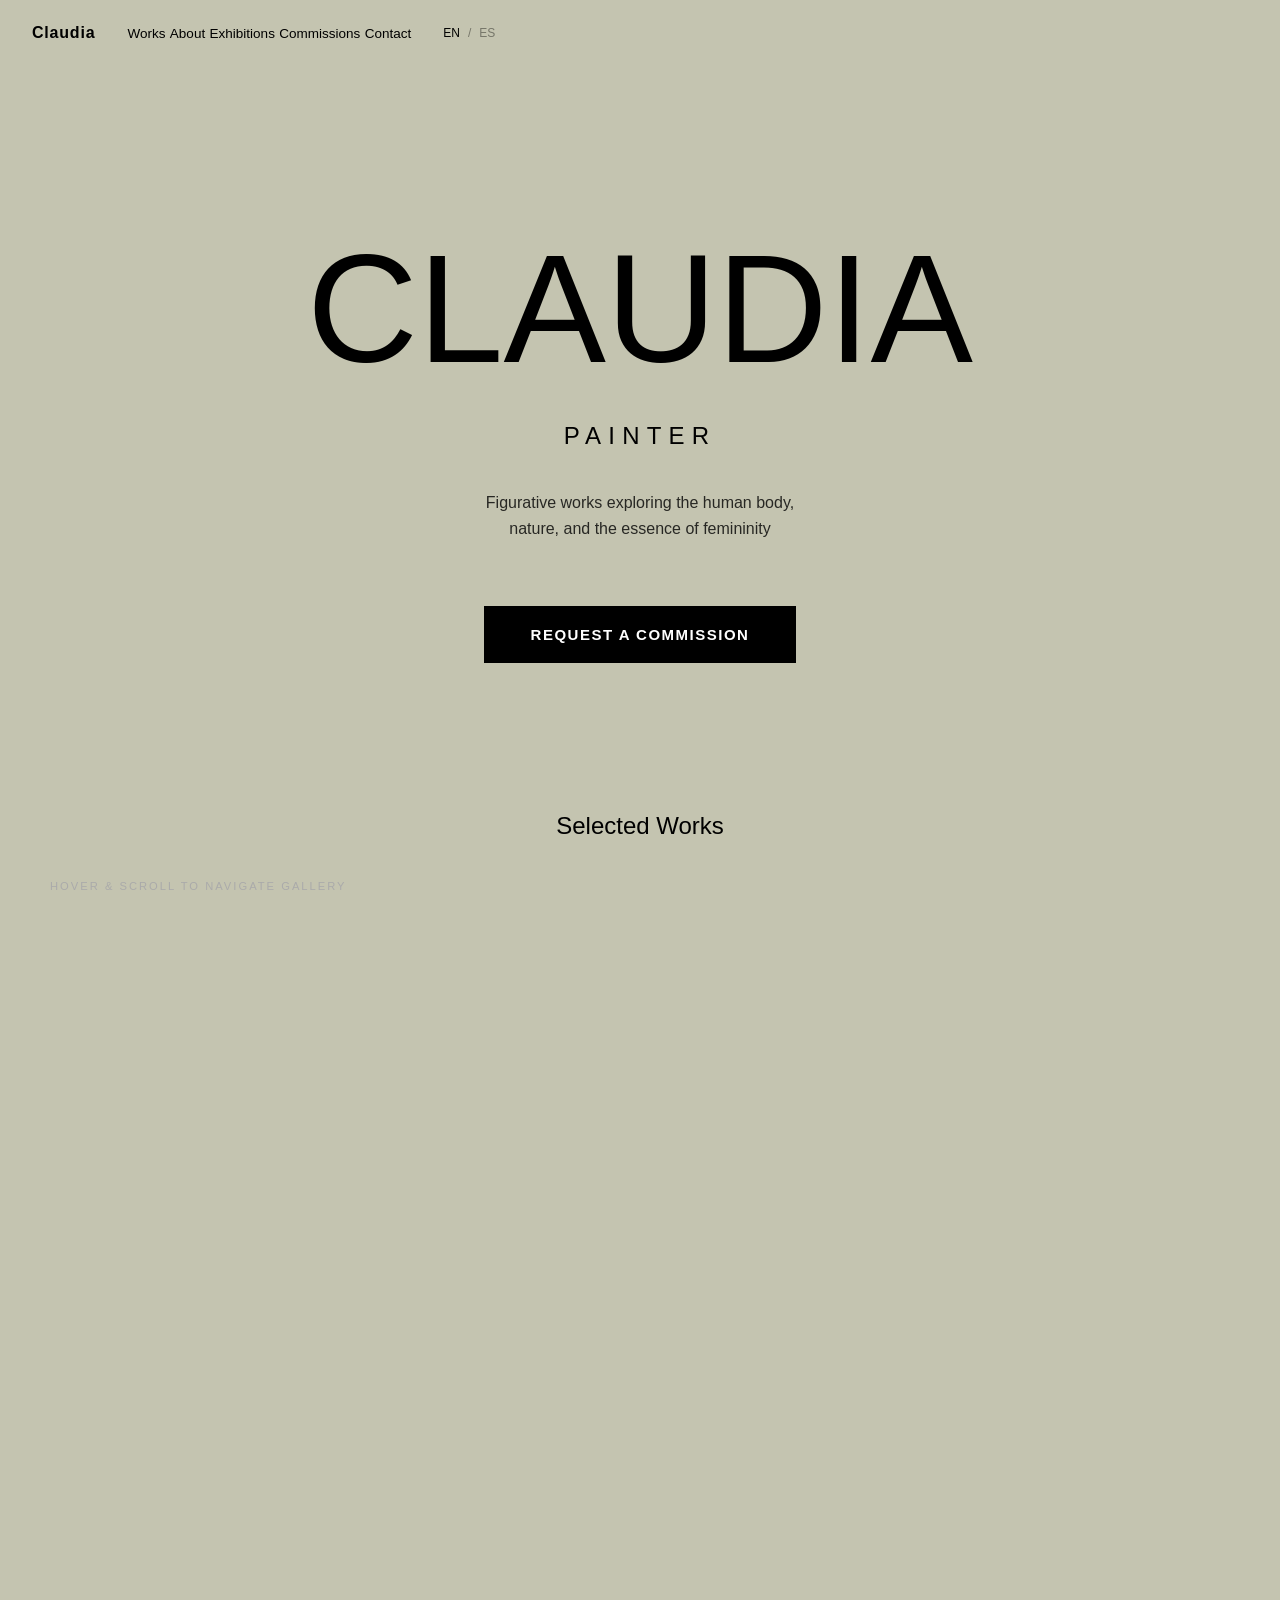
==== index.html @ c94475f9 "Fix scroll to top functionality with force scroll" ====
<!DOCTYPE html>
<html lang="en">
  <head>
    <meta charset="UTF-8" />
    <meta name="viewport" content="width=device-width, initial-scale=1.0" />
    <meta http-equiv="Cache-Control" content="no-cache, no-store, must-revalidate" />
    <meta http-equiv="Pragma" content="no-cache" />
    <meta http-equiv="Expires" content="0" />
    <meta name="description" content="Claudia — Painter. Figurative works exploring the human body, nature, and femininity. Commission inquiries welcome." />
    <meta name="keywords" content="figurative painting, contemporary art, commissioned art, painter, claudia reinoso" />
    <title>Claudia — Painter</title>
    <link rel="preconnect" href="https://fonts.googleapis.com">
    <link rel="preconnect" href="https://fonts.gstatic.com" crossorigin>
    <link href="https://fonts.googleapis.com/css2?family=Playfair+Display:ital,wght@0,400;0,600;1,400&display=swap" rel="stylesheet">
    <link rel="stylesheet" href="styles.css?v=333" />
  </head>
  <body>
    <nav>
      <div class="logo">
        <a href="#hero">Claudia</a>
      </div>
      <div class="nav-items">
        <a href="#works" data-en="Works" data-es="Obras">Works</a>
        <a href="#about" data-en="About" data-es="Acerca">About</a>
        <a href="#exhibitions" data-en="Exhibitions" data-es="Exposiciones">Exhibitions</a>
        <a href="#commissions" data-en="Commissions" data-es="Encargos">Commissions</a>
        <a href="#contact" data-en="Contact" data-es="Contacto">Contact</a>
      </div>
      <div class="lang-switcher">
        <button class="lang-btn active" data-lang="en">EN</button>
        <span>/</span>
        <button class="lang-btn" data-lang="es">ES</button>
      </div>
    </nav>

    <!-- Scroll to top button -->
    <button class="scroll-to-top" aria-label="Scroll to top">
      <svg width="24" height="24" viewBox="0 0 24 24" fill="none" stroke="currentColor" stroke-width="2">
        <polyline points="18 15 12 9 6 15"></polyline>
      </svg>
    </button>

    <main class="container">
      <!-- Hero Section -->
      <header id="hero" class="hero">
        <div class="hero-title">
          <div class="hero-title-part hero-title-1">
            <div class="letter"><div class="letter-wrapper">C</div></div>
            <div class="letter"><div class="letter-wrapper">L</div></div>
            <div class="letter"><div class="letter-wrapper">A</div></div>
            <div class="letter"><div class="letter-wrapper">U</div></div>
            <div class="letter"><div class="letter-wrapper">D</div></div>
            <div class="letter"><div class="letter-wrapper">I</div></div>
            <div class="letter"><div class="letter-wrapper">A</div></div>
          </div>
        </div>
        <div class="hero-subtitle">
          <div class="subtitle-wrapper">
            <h1>Painter</h1>
          </div>
        </div>
        <div class="hero-description">
          <p class="description-line" data-en="Figurative works exploring the human body," data-es="Obras figurativas que exploran el cuerpo humano,">Figurative works exploring the human body,</p>
          <p class="description-line" data-en="nature, and the essence of femininity" data-es="la naturaleza y la esencia de la feminidad">nature, and the essence of femininity</p>
        </div>
        <div class="hero-cta">
          <a href="#commissions" class="cta-button" data-en="Request a Commission" data-es="Solicitar un Encargo">Request a Commission</a>
        </div>
      </header>

      <!-- Selected Works Section - 3D Infinite Carousel -->
      <section id="works" class="works-section">
        <h2 class="section-title">
          <span class="title-wrapper">Selected Works</span>
        </h2>
        <div class="scroll-hint" data-en="Hover & scroll to navigate gallery" data-es="Pasa el cursor y desliza para navegar">Hover & scroll to navigate gallery</div>
        <div id="canvas-container" class="canvas-container"></div>
        <div class="gallery-ui">
          <div class="slide-content" id="slide-0" data-artwork="1">
            <span class="catalogue-number" data-en="01 / Collection" data-es="01 / Colección">01 / Collection</span>
            <h3 class="slide-title" data-en="Solitude" data-es="Soledad">Solitude</h3>
            <div class="slide-description" data-en="Captured in the gentle light of morning, this piece explores the boundaries between reality and contemplation." data-es="Capturada en la suave luz de la mañana, esta pieza explora los límites entre la realidad y la contemplación.">Captured in the gentle light of morning, this piece explores the boundaries between reality and contemplation.</div>
            <div class="meta-grid">
              <span class="meta-label" data-en="Year" data-es="Año">Year</span> <span class="meta-value">2024</span>
              <span class="meta-label" data-en="Medium" data-es="Técnica">Medium</span> <span class="meta-value" data-en="Oil on canvas" data-es="Óleo sobre lienzo">Oil on canvas</span>
              <span class="meta-label" data-en="Size" data-es="Tamaño">Size</span> <span class="meta-value">60×80 cm</span>
            </div>
            <button class="view-detail-btn" data-en="View Details" data-es="Ver Detalles">View Details</button>
          </div>
          <div class="slide-content" id="slide-1" data-artwork="2">
            <span class="catalogue-number" data-en="02 / Collection" data-es="02 / Colección">02 / Collection</span>
            <h3 class="slide-title" data-en="Embrace" data-es="Abrazo">Embrace</h3>
            <div class="slide-description" data-en="A study in human connection and emotional vulnerability. Through careful observation of form and gesture." data-es="Un estudio sobre la conexión humana y la vulnerabilidad emocional. A través de la observación cuidadosa de forma y gesto.">A study in human connection and emotional vulnerability. Through careful observation of form and gesture.</div>
            <div class="meta-grid">
              <span class="meta-label" data-en="Year" data-es="Año">Year</span> <span class="meta-value">2024</span>
              <span class="meta-label" data-en="Medium" data-es="Técnica">Medium</span> <span class="meta-value" data-en="Acrylic on canvas" data-es="Acrílico sobre lienzo">Acrylic on canvas</span>
              <span class="meta-label" data-en="Size" data-es="Tamaño">Size</span> <span class="meta-value">50×70 cm</span>
            </div>
            <button class="view-detail-btn" data-en="View Details" data-es="Ver Detalles">View Details</button>
          </div>
          <div class="slide-content" id="slide-2" data-artwork="3">
            <span class="catalogue-number" data-en="03 / Collection" data-es="03 / Colección">03 / Collection</span>
            <h3 class="slide-title" data-en="Contemplation" data-es="Contemplación">Contemplation</h3>
            <div class="slide-description" data-en="An exploration of introspection and self-awareness. The subtle interplay of light and shadow creates a meditative space." data-es="Una exploración de la introspección y la autoconciencia. El sutil juego de luz y sombra crea un espacio meditativo.">An exploration of introspection and self-awareness. The subtle interplay of light and shadow creates a meditative space.</div>
            <div class="meta-grid">
              <span class="meta-label" data-en="Year" data-es="Año">Year</span> <span class="meta-value">2023</span>
              <span class="meta-label" data-en="Medium" data-es="Técnica">Medium</span> <span class="meta-value" data-en="Oil on canvas" data-es="Óleo sobre lienzo">Oil on canvas</span>
              <span class="meta-label" data-en="Size" data-es="Tamaño">Size</span> <span class="meta-value">70×90 cm</span>
            </div>
            <button class="view-detail-btn" data-en="View Details" data-es="Ver Detalles">View Details</button>
          </div>
          <div class="slide-content" id="slide-3" data-artwork="4">
            <span class="catalogue-number" data-en="04 / Collection" data-es="04 / Colección">04 / Collection</span>
            <h3 class="slide-title" data-en="Essence" data-es="Esencia">Essence</h3>
            <div class="slide-description" data-en="This work represents the culmination of a series exploring the essence of being. The dominant scale creates an immersive experience." data-es="Esta obra representa la culminación de una serie que explora la esencia del ser. La escala dominante crea una experiencia inmersiva.">This work represents the culmination of a series exploring the essence of being. The dominant scale creates an immersive experience.</div>
            <div class="meta-grid">
              <span class="meta-label" data-en="Year" data-es="Año">Year</span> <span class="meta-value">2024</span>
              <span class="meta-label" data-en="Medium" data-es="Técnica">Medium</span> <span class="meta-value" data-en="Oil on canvas" data-es="Óleo sobre lienzo">Oil on canvas</span>
              <span class="meta-label" data-en="Size" data-es="Tamaño">Size</span> <span class="meta-value">100×120 cm</span>
            </div>
            <button class="view-detail-btn" data-en="View Details" data-es="Ver Detalles">View Details</button>
          </div>
          <div class="slide-content" id="slide-4" data-artwork="5">
            <span class="catalogue-number" data-en="05 / Collection" data-es="05 / Colección">05 / Collection</span>
            <h3 class="slide-title" data-en="Bloom" data-es="Floración">Bloom</h3>
            <div class="slide-description" data-en="Nature's cycles of growth and transformation are captured through expressive brushwork and organic forms." data-es="Los ciclos de crecimiento y transformación de la naturaleza se capturan a través de pinceladas expresivas y formas orgánicas.">Nature's cycles of growth and transformation are captured through expressive brushwork and organic forms.</div>
            <div class="meta-grid">
              <span class="meta-label" data-en="Year" data-es="Año">Year</span> <span class="meta-value">2023</span>
              <span class="meta-label" data-en="Medium" data-es="Técnica">Medium</span> <span class="meta-value" data-en="Mixed media" data-es="Técnica mixta">Mixed media</span>
              <span class="meta-label" data-en="Size" data-es="Tamaño">Size</span> <span class="meta-value">65×85 cm</span>
            </div>
            <button class="view-detail-btn" data-en="View Details" data-es="Ver Detalles">View Details</button>
          </div>
          <div class="slide-content" id="slide-5" data-artwork="6">
            <span class="catalogue-number" data-en="06 / Collection" data-es="06 / Colección">06 / Collection</span>
            <h3 class="slide-title" data-en="Reflection" data-es="Reflejo">Reflection</h3>
            <div class="slide-description" data-en="A moment frozen in time, inviting contemplation on the nature of perception and memory." data-es="Un momento congelado en el tiempo, invitando a la contemplación sobre la naturaleza de la percepción y la memoria.">A moment frozen in time, inviting contemplation on the nature of perception and memory.</div>
            <div class="meta-grid">
              <span class="meta-label" data-en="Year" data-es="Año">Year</span> <span class="meta-value">2023</span>
              <span class="meta-label" data-en="Medium" data-es="Técnica">Medium</span> <span class="meta-value" data-en="Oil on canvas" data-es="Óleo sobre lienzo">Oil on canvas</span>
              <span class="meta-label" data-en="Size" data-es="Tamaño">Size</span> <span class="meta-value">55×75 cm</span>
            </div>
            <button class="view-detail-btn" data-en="View Details" data-es="Ver Detalles">View Details</button>
          </div>
          <div class="slide-content" id="slide-6" data-artwork="7">
            <span class="catalogue-number" data-en="07 / Collection" data-es="07 / Colección">07 / Collection</span>
            <h3 class="slide-title" data-en="Whisper" data-es="Susurro">Whisper</h3>
            <div class="slide-description" data-en="Subtle and evocative, this work speaks in whispers rather than declarations. The restrained palette reveals layers of meaning." data-es="Sutil y evocadora, esta obra habla en susurros en lugar de declaraciones. La paleta contenida revela capas de significado.">Subtle and evocative, this work speaks in whispers rather than declarations. The restrained palette reveals layers of meaning.</div>
            <div class="meta-grid">
              <span class="meta-label" data-en="Year" data-es="Año">Year</span> <span class="meta-value">2024</span>
              <span class="meta-label" data-en="Medium" data-es="Técnica">Medium</span> <span class="meta-value" data-en="Acrylic on canvas" data-es="Acrílico sobre lienzo">Acrylic on canvas</span>
              <span class="meta-label" data-en="Size" data-es="Tamaño">Size</span> <span class="meta-value">60×80 cm</span>
            </div>
            <button class="view-detail-btn" data-en="View Details" data-es="Ver Detalles">View Details</button>
          </div>
        </div>
      </section>

      <!-- About Section -->
      <section id="about" class="about-section">
        <button class="overlay-close" aria-label="Close"></button>
        <div class="about-content">
          <div class="about-text-content">
            <h2 data-en="About" data-es="Acerca">About</h2>
            <div class="about-text">
              <p data-en="Claudia is a painter whose figurative works explore themes of human connection, nature, and femininity with sensitivity and depth." data-es="Claudia es una pintora cuyas obras figurativas exploran temas de conexión humana, naturaleza y feminidad con sensibilidad y profundidad.">Claudia is a painter whose figurative works explore themes of human connection, nature, and femininity with sensitivity and depth.</p>
              <p data-en="Her practice is rooted in careful observation and a contemplative approach to color, texture, and form." data-es="Su práctica se basa en la observación cuidadosa y un enfoque contemplativo del color, la textura y la forma.">Her practice is rooted in careful observation and a contemplative approach to color, texture, and form.</p>
              <p data-en="Each piece is created with intention, inviting viewers into a space of reflection." data-es="Cada pieza se crea con intención, invitando a los espectadores a un espacio de reflexión.">Each piece is created with intention, inviting viewers into a space of reflection.</p>
            </div>
          </div>
          <div class="about-image">
            <!-- Image will be added here -->
          </div>
        </div>
      </section>

      <!-- Exhibitions Section -->
      <section id="exhibitions" class="exhibitions-section">
        <button class="overlay-close" aria-label="Close"></button>
        <div class="exhibitions-wrapper">
          <div class="exhibitions-list-container">
            <h2 data-en="Exhibitions" data-es="Exposiciones">Exhibitions</h2>
            <div class="exhibitions-list">
              <div class="exhibition-item active" data-exhibition="0">
                <p class="exhibition-name" data-en="Essence & Form" data-es="Esencia y Forma">Essence & Form</p>
                <p class="exhibition-location" data-en="Galería Arte Contemporáneo, Madrid" data-es="Galería Arte Contemporáneo, Madrid">Galería Arte Contemporáneo, Madrid</p>
                <p class="exhibition-year">2024</p>
              </div>
              <div class="exhibition-item" data-exhibition="1">
                <p class="exhibition-name" data-en="Feminine Landscapes" data-es="Paisajes Femeninos">Feminine Landscapes</p>
                <p class="exhibition-location" data-en="Espacio Cultural, Barcelona" data-es="Espacio Cultural, Barcelona">Espacio Cultural, Barcelona</p>
                <p class="exhibition-year">2023</p>
              </div>
              <div class="exhibition-item" data-exhibition="2">
                <p class="exhibition-name" data-en="Collective: New Voices" data-es="Colectiva: Nuevas Voces">Collective: New Voices</p>
                <p class="exhibition-location" data-en="Fundación Arte Vivo, Sevilla" data-es="Fundación Arte Vivo, Sevilla">Fundación Arte Vivo, Sevilla</p>
                <p class="exhibition-year">2023</p>
              </div>
            </div>
          </div>
          <div class="exhibition-preview">
            <div class="exhibition-preview-image active" data-preview="0">
              <div style="width:100%;height:70%;background:rgba(0,0,0,0.05);"></div>
              <div class="exhibition-preview-info">
                <h3 data-en="Essence & Form" data-es="Esencia y Forma">Essence & Form</h3>
                <p data-en="A solo exhibition exploring the relationship between inner essence and outer form through 18 figurative works. The show examined how we present ourselves to the world." data-es="Una exposición individual explorando la relación entre la esencia interior y la forma exterior a través de 18 obras figurativas. La muestra examinó cómo nos presentamos al mundo.">A solo exhibition exploring the relationship between inner essence and outer form through 18 figurative works. The show examined how we present ourselves to the world.</p>
              </div>
            </div>
            <div class="exhibition-preview-image" data-preview="1">
              <div style="width:100%;height:70%;background:rgba(0,0,0,0.05);"></div>
              <div class="exhibition-preview-info">
                <h3 data-en="Feminine Landscapes" data-es="Paisajes Femeninos">Feminine Landscapes</h3>
                <p data-en="A thematic exhibition connecting the female form with natural landscapes. 12 oil paintings created over 18 months, exploring themes of growth, change, and resilience." data-es="Una exposición temática conectando la forma femenina con paisajes naturales. 12 pinturas al óleo creadas durante 18 meses, explorando temas de crecimiento, cambio y resiliencia.">A thematic exhibition connecting the female form with natural landscapes. 12 oil paintings created over 18 months, exploring themes of growth, change, and resilience.</p>
              </div>
            </div>
            <div class="exhibition-preview-image" data-preview="2">
              <div style="width:100%;height:70%;background:rgba(0,0,0,0.05);"></div>
              <div class="exhibition-preview-info">
                <h3 data-en="New Voices" data-es="Nuevas Voces">New Voices</h3>
                <p data-en="A collective exhibition showcasing emerging talent in contemporary art. Claudia presented 6 pieces exploring themes of connection, solitude, and feminine identity." data-es="Una exposición colectiva mostrando talento emergente en arte contemporáneo. Claudia presentó 6 piezas explorando temas de conexión, soledad e identidad femenina.">A collective exhibition showcasing emerging talent in contemporary art. Claudia presented 6 pieces exploring themes of connection, solitude, and feminine identity.</p>
              </div>
            </div>
          </div>
        </div>
      </section>

      <!-- Commissions Section (Primary Conversion) -->
      <section id="commissions" class="commissions-section">
        <button class="overlay-close" aria-label="Close"></button>
        <div class="commissions-wrapper">
          <div class="commissions-content">
            <h2 data-en="Commissions" data-es="Encargos">Commissions</h2>
            <div class="commissions-text">
              <p data-en="Claudia accepts a limited number of commissioned works each year." data-es="Claudia acepta un número limitado de obras por encargo cada año.">Claudia accepts a limited number of commissioned works each year.</p>
              <p data-en="Each painting is unique and created through a personalized process in close collaboration with the client." data-es="Cada pintura es única y se crea mediante un proceso personalizado en estrecha colaboración con el cliente.">Each painting is unique and created through a personalized process in close collaboration with the client.</p>
              <p data-en="Whether you envision a portrait, a figurative piece, or an exploration of a particular theme, she brings thoughtful attention to every commission." data-es="Ya sea que imagines un retrato, una pieza figurativa o la exploración de un tema particular, ella aporta atención cuidadosa a cada encargo.">Whether you envision a portrait, a figurative piece, or an exploration of a particular theme, she brings thoughtful attention to every commission.</p>
            </div>
            <div class="commissions-cta">
              <a href="mailto:hola@claudiareinoso.com?subject=Commission Inquiry" class="cta-button primary" data-en="Request a Commission" data-es="Solicitar un Encargo">Request a Commission</a>
            </div>
          </div>
          <div class="commissions-image">
            <!-- Image will be added here -->
          </div>
        </div>
      </section>

      <!-- Contact Section -->
      <section id="contact" class="contact-section">
        <button class="overlay-close" aria-label="Close"></button>
        <h2 class="section-title">
          <span class="title-wrapper" data-en="Contact" data-es="Contacto">Contact</span>
        </h2>
        <div class="contact-content">
          <p class="contact-intro" data-en="Let's discuss your vision. Whether you're interested in commissioning a piece or have questions about available works, I'd love to hear from you." data-es="Hablemos de tu visión. Ya sea que estés interesado en encargar una pieza o tengas preguntas sobre obras disponibles, me encantaría saber de ti.">Let's discuss your vision. Whether you're interested in commissioning a piece or have questions about available works, I'd love to hear from you.</p>
          <div class="contact-methods">
            <div class="contact-item">
              <p class="contact-label" data-en="Email" data-es="Correo">Email</p>
              <a href="mailto:hola@claudiareinoso.com" class="contact-link">hola@claudiareinoso.com</a>
            </div>
            <div class="contact-item">
              <p class="contact-label" data-en="Instagram" data-es="Instagram">Instagram</p>
              <a href="https://instagram.com/claudiareinosoo" target="_blank" rel="noopener noreferrer" class="contact-link">@claudiareinosoo</a>
            </div>
          </div>
        </div>
      </section>
    </main>

    <!-- Featured Artwork Detail View -->
    <article id="artwork-detail" class="artwork-detail" aria-hidden="true">
      <button class="artwork-detail-close" aria-label="Close artwork detail">
        <span class="close-line"></span>
        <span class="close-line"></span>
      </button>
      <div class="artwork-detail-content">
        <figure class="artwork-detail-figure">
          <div class="artwork-detail-image-wrapper">
            <img src="" alt="" id="detail-img" class="artwork-detail-image">
          </div>
          <figcaption class="artwork-detail-caption">
            <div class="artwork-detail-metadata">
              <h2 class="artwork-detail-title"></h2>
              <div class="artwork-detail-info">
                <div class="artwork-detail-info-item">
                  <span class="info-label" data-en="Year" data-es="Año">Year</span>
                  <span class="info-value artwork-detail-year"></span>
                </div>
                <div class="artwork-detail-info-item">
                  <span class="info-label" data-en="Technique" data-es="Técnica">Technique</span>
                  <span class="info-value artwork-detail-technique"></span>
                </div>
                <div class="artwork-detail-info-item">
                  <span class="info-label" data-en="Dimensions" data-es="Dimensiones">Dimensions</span>
                  <span class="info-value artwork-detail-dimensions"></span>
                </div>
              </div>
              <p class="artwork-detail-description"></p>
            </div>
          </figcaption>
        </figure>
      </div>
    </article>

    <!-- Lightbox -->
    <div id="lightbox" class="lightbox">
      <button class="lightbox-close" aria-label="Close">&times;</button>
      <div class="lightbox-content">
        <img src="" alt="" id="lightbox-img">
        <div class="lightbox-info">
          <p class="lightbox-title"></p>
          <p class="lightbox-details"></p>
        </div>
      </div>
    </div>
    
    <script src="https://cdnjs.cloudflare.com/ajax/libs/three.js/r128/three.min.js"></script>
    <script src="https://cdnjs.cloudflare.com/ajax/libs/gsap/3.12.5/gsap.min.js"></script>
    <script src="https://cdnjs.cloudflare.com/ajax/libs/gsap/3.12.5/ScrollTrigger.min.js"></script>
    <script src="./gallery-3d.js?v=333"></script>
    <script src="./script.js?v=333"></script>
  </body>
</html>
---- styles.css ----
* {
  margin: 0;
  padding: 0;
  box-sizing: border-box;
}

html,
body {
  width: 100%;
  height: 100%;
  overflow-x: hidden;
  overflow-y: auto;
  scroll-behavior: smooth;
  font-family: "PP Neue Montreal", -apple-system, BlinkMacSystemFont, "Segoe UI", Roboto, sans-serif;
  background-color: rgb(196, 196, 176);
}

main {
  height: 180vh; /* Hero (80vh) + Gallery (100vh) */
  max-height: 180vh;
  overflow: hidden;
}

/* Page sections - Full page layouts with navigation */
.about-section,
.exhibitions-section,
.commissions-section,
.contact-section {
  position: fixed;
  top: 0;
  left: 0;
  width: 100%;
  height: 100vh;
  z-index: -1;
  opacity: 0;
  visibility: hidden;
  pointer-events: none;
  transition: opacity 0.5s ease, visibility 0s 0.5s, z-index 0s;
  overflow: auto;
  background: rgb(196, 196, 176);
}

.about-section.active,
.exhibitions-section.active,
.commissions-section.active,
.contact-section.active {
  z-index: 5000;
  opacity: 1;
  visibility: visible;
  pointer-events: auto;
  transition: opacity 0.5s ease, visibility 0s, z-index 0s;
}
  transition: opacity 0.5s ease, visibility 0s, z-index 0s;
}

/* Close button for overlays */
.overlay-close {
  position: fixed;
  top: 2rem;
  right: 2rem;
  width: 40px;
  height: 40px;
  background: rgba(0, 0, 0, 0.6);
  border: none;
  border-radius: 50%;
  cursor: pointer;
  z-index: 3000;
  display: none;
  align-items: center;
  justify-content: center;
  transition: all 0.3s ease;
}

.overlay-close::before,
.overlay-close::after {
  content: '';
  position: absolute;
  width: 20px;
  height: 2px;
  background: #fff;
}

.overlay-close::before {
  transform: rotate(45deg);
}

.overlay-close::after {
  transform: rotate(-45deg);
}

.overlay-close:hover {
  background: rgba(0, 0, 0, 0.9);
  transform: rotate(90deg);
}

.about-section.active .overlay-close,
.exhibitions-section.active .overlay-close,
.commissions-section.active .overlay-close,
.contact-section.active .overlay-close {
  display: flex;
}

/* Prevent horizontal scroll from parallax */
.container {
  width: 100vw;
  min-height: 100vh;
  overflow-x: hidden;
  padding-top: 60px;
}

/* Smooth section transitions */
section {
  will-change: opacity, transform;
}

img {
  width: 100%;
  height: 100%;
  object-fit: cover;
}

a {
  text-decoration: none;
  color: #000;
  font-size: 13.5px;
  font-weight: 500;
}

nav {
  position: fixed;
  top: 0;
  width: 100%;
  padding: 1.5em 2em;
  display: flex;
  align-items: center;
  gap: 2em;
  background: rgba(196, 196, 176, 0.98);
  backdrop-filter: blur(10px);
  z-index: 1000;
}

nav .logo a {
  font-weight: 600;
  font-size: 16px;
  letter-spacing: 0.05em;
}

/* Scroll to top button */
.scroll-to-top {
  position: fixed;
  top: 50%;
  left: 2rem;
  transform: translateY(-50%);
  width: 50px;
  height: 50px;
  background: #000000;
  border: 2px solid #ffffff;
  border-radius: 50%;
  cursor: pointer;
  z-index: 9999;
  display: flex;
  align-items: center;
  justify-content: center;
  transition: all 0.3s ease;
  opacity: 0;
  visibility: hidden;
  box-shadow: 0 4px 20px rgba(0, 0, 0, 0.5);
  pointer-events: none;
}

.scroll-to-top.visible {
  opacity: 1;
  visibility: visible;
  pointer-events: auto;
}

.scroll-to-top:hover {
  background: #333333;
  transform: translateY(-50%) scale(1.1);
}

.scroll-to-top svg {
  width: 24px;
  height: 24px;
  stroke: #ffffff;
  fill: none;
}
  transform: rotate(-90deg);
}

nav .nav-items {
  display: flex;
  gap: 2.5em;
  margin-left: auto;
}

.lang-switcher {
  display: flex;
  align-items: center;
  gap: 0.5em;
}

.lang-btn {
  background: none;
  border: none;
  font-family: inherit;
  font-size: 12px;
  font-weight: 500;
  color: #000;
  opacity: 0.4;
  cursor: pointer;
  transition: opacity 0.3s ease;
  padding: 0;
}

.lang-btn.active {
  opacity: 1;
}

.lang-btn:hover {
  opacity: 0.7;
}

.lang-switcher span {
  font-size: 12px;
  opacity: 0.4;
}

.container {
  width: 100vw;
  min-height: 100vh;
  overflow-x: hidden;
  padding-top: 60px;
}

/* Hero cinematic zoom container */
.hero {
  position: relative;
  min-height: 80vh;
  height: auto;
  display: flex;
  flex-direction: column;
  align-items: center;
  justify-content: center;
  gap: 1.5rem;
  padding: 6rem 2rem 3rem;
  transform-origin: center center;
  will-change: transform;
}

.hero-title {
  display: flex;
  justify-content: center;
}

.hero-title-part {
  display: flex;
}

.hero-subtitle {
  text-align: center;
  overflow: hidden;
}

.subtitle-wrapper h1 {
  font-size: 1.5rem;
  font-weight: 300;
  letter-spacing: 0.3em;
  text-transform: uppercase;
}

.hero-description {
  text-align: center;
  max-width: 600px;
  margin-top: 1rem;
  overflow: hidden;
}

.description-line {
  font-size: 1rem;
  font-weight: 300;
  line-height: 1.6;
  opacity: 0.8;
}

  .hero-cta {
    margin-top: 2.5rem;
  }

  .cta-button {
    display: inline-block;
    padding: 1.2em 3em;
    background: #000;
    color: #fff;
    text-decoration: none;
    font-size: 15px;
    font-weight: 600;
    letter-spacing: 0.1em;
    transition: all 0.4s ease;
    border-radius: 0;
    border: 2px solid #000;
    text-transform: uppercase;
    position: relative;
    overflow: hidden;
    z-index: 1;
  }

  .cta-button::before {
    content: '';
    position: absolute;
    top: 0;
    left: -100%;
    width: 100%;
    height: 100%;
    background: rgba(255, 255, 255, 0.1);
    transition: left 0.5s ease;
    z-index: -1;
  }

  .cta-button:hover::before {
    left: 100%;
  }

  .cta-button:hover {
    background: #000;
    transform: translateY(-3px);
    box-shadow: 0 10px 30px rgba(0, 0, 0, 0.3);
  }

  .cta-button.primary {
    padding: 1.3em 3.5em;
    font-size: 16px;
    animation: pulse 2s infinite;
  }

  @keyframes pulse {
    0%, 100% {
      box-shadow: 0 0 0 0 rgba(0, 0, 0, 0.4);
    }
    50% {
      box-shadow: 0 0 0 10px rgba(0, 0, 0, 0);
    }
  }/* Sections */
section {
  min-height: auto;
  padding: 6rem 2rem;
  will-change: opacity, transform;
}

.section-title {
  font-size: 2rem;
  font-weight: 300;
  text-align: center;
  margin-bottom: 3rem;
  overflow: hidden;
}

.title-wrapper {
  display: inline-block;
  will-change: transform, opacity;
}

/* Works Section - 3D Infinite Carousel */
.works-section {
  position: relative;
  padding: 0;
  height: 100vh;
  display: flex;
  flex-direction: column;
  overflow: hidden;
  background: rgb(196, 196, 176);
}

.works-section .section-title {
  position: absolute;
  top: 2rem;
  left: 50%;
  transform: translateX(-50%);
  z-index: 10;
  margin: 0;
  font-size: 1.5rem;
}

.canvas-container {
  position: absolute;
  top: 0;
  left: 0;
  width: 100%;
  height: 100%;
  z-index: 1;
  cursor: default;
  transition: opacity 0.3s ease;
}

.canvas-container:hover {
  opacity: 1;
}

.canvas-container::after {
  content: 'Hover to activate • Use scroll or arrows ← →';
  position: absolute;
  bottom: 80px;
  left: 50%;
  transform: translateX(-50%);
  font-size: 0.65rem;
  text-transform: uppercase;
  letter-spacing: 1.5px;
  color: rgba(0, 0, 0, 0.3);
  opacity: 0;
  transition: opacity 0.3s ease;
  pointer-events: none;
  white-space: nowrap;
}

.canvas-container:hover::after {
  opacity: 1;
}

.next-section-btn {
  position: absolute;
  bottom: 30px;
  left: 50%;
  transform: translateX(-50%);
  width: 50px;
  height: 50px;
  display: flex;
  align-items: center;
  justify-content: center;
  background: rgba(0, 0, 0, 0.6);
  color: #fff;
  border-radius: 50%;
  z-index: 100;
  transition: all 0.3s ease;
  text-decoration: none;
  cursor: pointer;
  animation: bounce 2s infinite;
}

.next-section-btn:hover {
  background: rgba(0, 0, 0, 0.9);
  transform: translateX(-50%) translateY(-5px);
}

@keyframes bounce {
  0%, 20%, 50%, 80%, 100% {
    transform: translateX(-50%) translateY(0);
  }
  40% {
    transform: translateX(-50%) translateY(-10px);
  }
  60% {
    transform: translateX(-50%) translateY(-5px);
  }
}

.gallery-ui {
  position: relative;
  z-index: 2;
  pointer-events: none;
  flex: 1;
  display: flex;
  align-items: center;
}

.slide-content {
  position: absolute;
  top: 50%;
  left: 8%;
  transform: translateY(-50%);
  width: 30%;
  max-width: 450px;
  opacity: 0;
  transition: opacity 0.8s ease, transform 0.8s ease-out;
  pointer-events: auto;
}

.slide-content.active {
  opacity: 1;
}

.catalogue-number {
  font-size: 0.7rem;
  text-transform: uppercase;
  letter-spacing: 3px;
  color: #999;
  margin-bottom: 1.5rem;
  display: inline-block;
  border-bottom: 1px solid #ddd;
  padding-bottom: 5px;
}

.slide-title {
  font-family: 'Playfair Display', Georgia, serif;
  font-weight: 400;
  font-style: italic;
  font-size: 3.5rem;
  margin: 0 0 1.5rem 0;
  line-height: 1;
  color: #0d0d0d;
}

.slide-description {
  font-size: 1.05rem;
  font-weight: 300;
  line-height: 1.8;
  color: #444;
  margin-bottom: 2rem;
  text-align: justify;
}

.meta-grid {
  display: grid;
  grid-template-columns: 80px 1fr;
  row-gap: 0.8rem;
  border-top: 1px solid #e0e0e0;
  padding-top: 1.5rem;
  margin-bottom: 2rem;
}

.meta-label {
  font-size: 0.65rem;
  text-transform: uppercase;
  letter-spacing: 1.5px;
  color: #888;
  align-self: center;
}

.meta-value {
  font-family: 'Playfair Display', Georgia, serif;
  font-size: 1.1rem;
  font-style: italic;
  color: #222;
}

.view-detail-btn {
  display: inline-block;
  padding: 0.9em 2.2em;
  background: rgba(0, 0, 0, 0.85);
  color: #fff;
  text-decoration: none;
  font-size: 13px;
  font-weight: 500;
  letter-spacing: 0.05em;
  transition: all 0.4s ease;
  border-radius: 2px;
  border: none;
  cursor: pointer;
  font-family: inherit;
}

.view-detail-btn:hover {
  background: rgba(0, 0, 0, 1);
  transform: translateY(-2px);
}

.scroll-hint {
  position: absolute;
  top: 100px;
  left: 50px;
  font-size: 0.7rem;
  text-transform: uppercase;
  letter-spacing: 2px;
  color: #aaa;
  z-index: 10;
  pointer-events: none;
}

@media (max-width: 900px) {
  .canvas-container::after {
    content: 'Swipe to navigate';
  }
  
  .scroll-hint {
    top: 80px;
    left: 20px;
    font-size: 0.6rem;
  }
  
  .next-section-btn {
    bottom: 20px;
    width: 45px;
    height: 45px;
  }
}

.letter {
  font-size: 12vw;
  font-weight: 300;
  display: flex;
  justify-content: center;
  align-items: center;
  overflow: hidden;
}

.letter-wrapper {
  position: relative;
}

/* About Section - Asymmetric layout with large image */
.about-section {
  background: rgb(196, 196, 176);
  height: 100vh;
  padding-top: 60px;
  overflow: hidden;
}

.about-content {
  display: grid;
  grid-template-columns: 45% 55%;
  height: calc(100vh - 60px);
  gap: 0;
}

.about-text-content {
  padding: 4rem 4rem 4rem 5%;
  display: flex;
  flex-direction: column;
  justify-content: center;
  background: linear-gradient(135deg, rgba(255, 255, 255, 0.25), rgba(240, 240, 230, 0.15));
  position: relative;
}

.about-text-content::before {
  content: '';
  position: absolute;
  top: 0;
  left: 0;
  width: 100%;
  height: 100%;
  background: radial-gradient(circle at 20% 30%, rgba(255, 255, 255, 0.3), transparent 50%);
  pointer-events: none;
}

.about-text-content h2 {
  font-size: 4rem;
  font-family: 'Playfair Display', Georgia, serif;
  font-weight: 400;
  font-style: italic;
  margin-bottom: 2rem;
  color: #1a1a1a;
  position: relative;
}

.about-text {
  position: relative;
}

.about-text p {
  font-size: 1.15rem;
  line-height: 1.85;
  margin-bottom: 1.5rem;
  font-weight: 300;
  color: #333;
}

.about-text p:first-child {
  font-size: 1.35rem;
  font-weight: 400;
  color: #1a1a1a;
  margin-bottom: 2rem;
}

.about-image {
  width: 100%;
  height: 100%;
  background: rgba(0, 0, 0, 0.08);
  overflow: hidden;
  position: relative;
}

.about-image::before {
  content: 'Artist Portrait';
  position: absolute;
  top: 50%;
  left: 50%;
  transform: translate(-50%, -50%);
  font-size: 0.9rem;
  text-transform: uppercase;
  letter-spacing: 3px;
  opacity: 0.15;
  font-weight: 500;
  z-index: 1;
}

.about-image img {
  width: 100%;
  height: 100%;
  object-fit: cover;
}

.about-section .section-title {
  display: none;
}

/* Exhibitions Section - Interactive gallery layout */
.exhibitions-section {
  background: #f5f5f0;
  height: 100vh;
  padding-top: 60px;
  overflow: hidden;
}

.exhibitions-wrapper {
  display: grid;
  grid-template-columns: 40% 60%;
  height: calc(100vh - 60px);
  gap: 0;
}

.exhibitions-list-container {
  padding: 3rem 2rem 3rem 5%;
  overflow-y: auto;
  background: rgba(255, 255, 255, 0.3);
}

.exhibitions-list-container h2 {
  font-size: 3rem;
  font-family: 'Playfair Display', Georgia, serif;
  font-weight: 400;
  font-style: italic;
  margin-bottom: 2.5rem;
  color: #1a1a1a;
}

.exhibitions-list {
  display: flex;
  flex-direction: column;
  gap: 0.5rem;
}

.exhibition-item {
  padding: 1.5rem 1.5rem 1.5rem 1rem;
  background: rgba(255, 255, 255, 0.4);
  border-left: 3px solid transparent;
  transition: all 0.3s ease;
  cursor: pointer;
  position: relative;
}

.exhibition-item:hover {
  background: rgba(255, 255, 255, 0.6);
  border-left-color: rgba(26, 26, 26, 0.5);
}

.exhibition-item.active {
  background: rgba(255, 255, 255, 0.85);
  border-left-color: #1a1a1a;
  border-left-width: 4px;
}

.exhibition-item.active .exhibition-name {
  color: #000;
  font-weight: 600;
}

.exhibition-name {
  font-size: 1.3rem;
  font-weight: 500;
  margin-bottom: 0.5rem;
  font-family: 'Playfair Display', Georgia, serif;
  font-style: italic;
  color: #1a1a1a;
}

.exhibition-location {
  font-size: 0.95rem;
  font-weight: 400;
  opacity: 0.7;
  margin-bottom: 0.3rem;
  color: #333;
}

.exhibition-year {
  font-size: 0.8rem;
  font-weight: 500;
  opacity: 0.5;
  text-transform: uppercase;
  letter-spacing: 1.5px;
  color: #666;
}

.exhibition-preview {
  width: 100%;
  height: 100%;
  position: relative;
  background: rgba(0, 0, 0, 0.05);
  overflow: hidden;
}

.exhibition-preview-image {
  position: absolute;
  top: 0;
  left: 0;
  width: 100%;
  height: 100%;
  opacity: 0;
  transition: opacity 0.5s ease;
  display: flex;
  flex-direction: column;
}

.exhibition-preview-image.active {
  opacity: 1;
}

.exhibition-preview-image img {
  width: 100%;
  height: 70%;
  object-fit: cover;
}

.exhibition-preview-info {
  padding: 2rem 3rem;
  background: rgba(255, 255, 255, 0.95);
  flex: 1;
  display: flex;
  flex-direction: column;
  justify-content: center;
}

.exhibition-preview-info h3 {
  font-size: 1.8rem;
  font-family: 'Playfair Display', Georgia, serif;
  font-style: italic;
  margin-bottom: 1rem;
  color: #1a1a1a;
}

.exhibition-preview-info p {
  font-size: 1rem;
  line-height: 1.7;
  color: #444;
  font-weight: 300;
}

.exhibition-preview::before {
  content: 'Select an exhibition';
  position: absolute;
  top: 50%;
  left: 50%;
  transform: translate(-50%, -50%);
  font-size: 0.9rem;
  text-transform: uppercase;
  letter-spacing: 3px;
  opacity: 0.15;
  font-weight: 500;
  z-index: 0;
}

.exhibitions-section .section-title {
  display: none;
}

/* Commissions Section - Split layout with large image */
.commissions-section {
  background: rgb(196, 196, 176);
  height: 100vh;
  padding-top: 60px;
  overflow: hidden;
}

.commissions-section .section-title {
  display: none;
}

.commissions-wrapper {
  display: grid;
  grid-template-columns: 40% 60%;
  width: 100%;
  height: calc(100vh - 60px);
}

.commissions-content {
  padding: 6rem 4rem;
  display: flex;
  flex-direction: column;
  justify-content: center;
  background: linear-gradient(135deg, rgba(255, 255, 255, 0.2), rgba(240, 240, 230, 0.3));
}

.commissions-content h2 {
  font-size: 3.5rem;
  font-family: 'Playfair Display', Georgia, serif;
  font-weight: 400;
  font-style: italic;
  margin-bottom: 2rem;
  color: #1a1a1a;
}

.commissions-text {
  margin-bottom: 3rem;
}

.commissions-text p {
  font-size: 1.15rem;
  line-height: 1.9;
  margin-bottom: 1.5rem;
  font-weight: 300;
  color: #333;
}

.commissions-cta {
  margin-top: 2rem;
}

.commissions-cta .cta-button {
  background: #000;
  color: #fff;
  border: 2px solid #000;
  font-size: 16px;
  padding: 1.4em 3.5em;
}

.commissions-cta .cta-button:hover {
  background: transparent;
  color: #000;
  border-color: #000;
}

.commissions-image {
  width: 100%;
  height: 100%;
  background: rgba(0, 0, 0, 0.05);
  position: relative;
  overflow: hidden;
}

.commissions-image::before {
  content: 'Commission Work';
  position: absolute;
  top: 50%;
  left: 50%;
  transform: translate(-50%, -50%);
  font-size: 0.9rem;
  text-transform: uppercase;
  letter-spacing: 3px;
  opacity: 0.2;
  font-weight: 500;
  z-index: 1;
}

.commissions-image img {
  width: 100%;
  height: 100%;
  object-fit: cover;
}

/* Contact Section - Centered dynamic layout */
.contact-section {
  background: linear-gradient(135deg, rgb(196, 196, 176) 0%, rgba(220, 220, 200, 1) 100%);
  height: 100vh;
  padding-top: 60px;
  overflow: hidden;
  display: flex;
  align-items: center;
  justify-content: center;
  position: relative;
}

.contact-section::before {
  content: '';
  position: absolute;
  top: 0;
  left: 0;
  width: 100%;
  height: 100%;
  background: radial-gradient(circle at 70% 30%, rgba(255, 255, 255, 0.3), transparent 60%);
  pointer-events: none;
}

.contact-section .section-title {
  position: absolute;
  top: 5rem;
  left: 50%;
  transform: translateX(-50%);
  font-size: 3rem;
}

.contact-content {
  text-align: center;
  max-width: 700px;
  position: relative;
  z-index: 1;
}

.contact-intro {
  font-size: 1.35rem;
  line-height: 1.9;
  margin-bottom: 4rem;
  font-weight: 300;
  color: #333;
}

.contact-methods {
  display: grid;
  grid-template-columns: repeat(2, 1fr);
  gap: 2rem;
  margin-top: 2rem;
}

.contact-item {
  display: flex;
  flex-direction: column;
  gap: 1.2rem;
  padding: 3rem 2rem;
  background: rgba(255, 255, 255, 0.5);
  border: 1px solid rgba(0, 0, 0, 0.05);
  transition: all 0.4s ease;
  position: relative;
  overflow: hidden;
}

.contact-item::before {
  content: '';
  position: absolute;
  bottom: 0;
  left: 0;
  width: 100%;
  height: 0;
  background: rgba(0, 0, 0, 0.03);
  transition: height 0.4s ease;
}

.contact-item:hover {
  background: rgba(255, 255, 255, 0.7);
  transform: translateY(-8px);
  box-shadow: 0 15px 40px rgba(0, 0, 0, 0.12);
}

.contact-item:hover::before {
  height: 100%;
}

.contact-label {
  font-size: 0.8rem;
  text-transform: uppercase;
  letter-spacing: 0.2em;
  font-weight: 600;
  opacity: 0.5;
  color: #000;
}

.contact-link {
  font-size: 1.6rem;
  font-weight: 500;
  transition: all 0.3s ease;
  color: #000;
  position: relative;
}

.contact-link:hover {
  transform: scale(1.05);
}

/* Lightbox */
.lightbox {
  position: fixed;
  top: 0;
  left: 0;
  width: 100%;
  height: 100%;
  background: rgba(196, 196, 176, 0.98);
  z-index: 2000;
  display: none;
  align-items: center;
  justify-content: center;
  opacity: 0;
  transition: opacity 0.3s ease;
}

.lightbox.active {
  display: flex;
  opacity: 1;
}

.lightbox-close {
  position: absolute;
  top: 2rem;
  right: 2rem;
  background: none;
  border: none;
  font-size: 3rem;
  font-weight: 300;
  color: #000;
  cursor: pointer;
  opacity: 0.6;
  transition: opacity 0.3s ease;
  z-index: 2001;
}

.lightbox-close:hover {
  opacity: 1;
}

.lightbox-content {
  max-width: 90vw;
  max-height: 90vh;
  display: flex;
  flex-direction: column;
  align-items: center;
  gap: 2rem;
}

#lightbox-img {
  max-width: 100%;
  max-height: 70vh;
  object-fit: contain;
}

.lightbox-info {
  text-align: center;
}

.lightbox-title {
  font-size: 1.5rem;
  font-weight: 500;
  margin-bottom: 0.5rem;
}

.lightbox-details {
  font-size: 1rem;
  font-weight: 300;
  opacity: 0.7;
}

@media (max-width: 900px) {
  nav {
    padding: 1em;
  }
  
  nav .logo a {
    font-size: 14px;
  }
  
  nav .nav-items {
    gap: 1.5em;
  }
  
  nav .nav-items a {
    font-size: 11px;
  }
  
  .lang-switcher {
    gap: 0.3em;
  }
  
  .lang-btn {
    font-size: 10px;
  }
  
  .hero {
    gap: 1rem;
  }
  
  .hero-title .letter {
    font-size: 15vw;
  }
  
  .hero-subtitle h1 {
    font-size: 1rem;
    letter-spacing: 0.2em;
  }
  
  .hero-description {
    padding: 0 1.5rem;
  }
  
  .description-line {
    font-size: 0.9rem;
  }
  
  .cta-button {
    font-size: 12px;
    padding: 0.9em 2em;
  }
  
  .cta-button.primary {
    font-size: 13px;
    padding: 1em 2.5em;
  }

  /* Gallery 3D mobile */
  .works-section {
    touch-action: pan-y; /* Allow vertical scroll by default */
  }
  
  .canvas-container {
    touch-action: pan-y;
  }
  
  .canvas-container::after {
    content: 'Swipe horizontally to navigate';
    bottom: 100px;
    font-size: 0.6rem;
  }
  
  .canvas-container:active::after {
    opacity: 1;
  }
  
  .slide-content {
    top: auto;
    bottom: 10%;
    left: 5%;
    right: 5%;
    width: auto;
    max-width: none;
    background: rgba(196, 196, 176, 0.95);
    padding: 1.5rem;
    border-radius: 4px;
  }
  
  .slide-title {
    font-size: 2.5rem;
  }
  
  .slide-description {
    font-size: 0.95rem;
    margin-bottom: 1.5rem;
  }
  
  .meta-grid {
    grid-template-columns: 70px 1fr;
    row-gap: 0.6rem;
  }
  
  .scroll-hint {
    bottom: 20px;
    left: 20px;
    font-size: 0.6rem;
  }
  
  section {
    padding: 4rem 1.5rem;
    min-height: auto;
  }
  
  .section-title {
    font-size: 1.5rem;
    margin-bottom: 1.5rem;
  }
  
  .about-text p {
    font-size: 1rem;
    line-height: 1.7;
  }
  
  .commissions-text p {
    font-size: 1rem;
    line-height: 1.7;
  }
  
  .exhibitions-list {
    gap: 2rem;
  }
  
  .exhibition-name {
    font-size: 1.1rem;
  }
  
  .contact-link {
    font-size: 1.1rem;
  }
  
  .lightbox-close {
    top: 1rem;
    right: 1rem;
    font-size: 2.5rem;
  }
  
  #lightbox-img {
    max-height: 60vh;
  }
}

/* ============================================
   FEATURED ARTWORK DETAIL VIEW
   Inspired by high-end editorial galleries
   Asymmetric, image-dominant, contemplative
   ============================================ */

.artwork-detail {
  position: fixed;
  top: 0;
  left: 0;
  width: 100%;
  height: 100%;
  background: rgb(196, 196, 176);
  z-index: 3000;
  opacity: 0;
  visibility: hidden;
  transition: opacity 0.6s ease, visibility 0.6s ease;
  overflow-y: auto;
  overflow-x: hidden;
}

.artwork-detail.active {
  opacity: 1;
  visibility: visible;
}

.artwork-detail-close {
  position: fixed;
  top: 2rem;
  right: 2rem;
  width: 50px;
  height: 50px;
  background: none;
  border: none;
  cursor: pointer;
  z-index: 3001;
  padding: 0;
  display: flex;
  align-items: center;
  justify-content: center;
  transition: transform 0.3s ease;
}

.artwork-detail-close:hover {
  transform: rotate(90deg);
}

.close-line {
  position: absolute;
  width: 30px;
  height: 1px;
  background: rgba(0, 0, 0, 0.7);
  transition: background 0.3s ease;
}

.close-line:first-child {
  transform: rotate(45deg);
}

.close-line:last-child {
  transform: rotate(-45deg);
}

.artwork-detail-close:hover .close-line {
  background: rgba(0, 0, 0, 1);
}

.artwork-detail-content {
  min-height: 100vh;
  display: flex;
  align-items: center;
  justify-content: center;
  padding: 6rem 2rem 4rem;
}

.artwork-detail-figure {
  width: 100%;
  max-width: 1600px;
  margin: 0;
  display: grid;
  grid-template-columns: 1.5fr 1fr;
  gap: 4rem;
  align-items: center;
}

.artwork-detail-image-wrapper {
  position: relative;
  width: 100%;
  overflow: hidden;
  will-change: clip-path;
}

.artwork-detail-image {
  width: 100%;
  height: auto;
  display: block;
  transform: scale(1.08);
  will-change: transform;
}

.artwork-detail-caption {
  position: relative;
  padding: 2rem 0;
}

.artwork-detail-metadata {
  display: flex;
  flex-direction: column;
  gap: 2rem;
}

.artwork-detail-title {
  font-family: "Playfair Display", Georgia, serif;
  font-size: 4rem;
  font-weight: 400;
  font-style: italic;
  line-height: 1.1;
  margin: 0 0 1rem 0;
  color: #0d0d0d;
  will-change: transform, opacity;
}

.artwork-detail-info {
  display: grid;
  grid-template-columns: 1fr;
  gap: 1.2rem;
  border-top: 1px solid rgba(0, 0, 0, 0.15);
  padding-top: 1.5rem;
}

.artwork-detail-info-item {
  display: grid;
  grid-template-columns: 100px 1fr;
  gap: 1rem;
  align-items: baseline;
}

.info-label {
  font-size: 0.7rem;
  text-transform: uppercase;
  letter-spacing: 2px;
  color: #888;
  font-weight: 500;
}

.info-value {
  font-family: "Playfair Display", Georgia, serif;
  font-size: 1.15rem;
  font-style: italic;
  color: #222;
  font-weight: 400;
}

.artwork-detail-description {
  font-size: 1.05rem;
  line-height: 1.8;
  color: #444;
  font-weight: 300;
  margin: 0;
  text-align: justify;
  will-change: transform, opacity;
}

/* Responsive behavior */
@media (max-width: 1200px) {
  .artwork-detail-figure {
    grid-template-columns: 1.2fr 1fr;
    gap: 3rem;
  }
  
  .artwork-detail-title {
    font-size: 3.5rem;
  }
  
  .info-value {
    font-size: 1.05rem;
  }
}

@media (max-width: 900px) {
  .artwork-detail-figure {
    grid-template-columns: 1fr;
    gap: 2.5rem;
  }
  
  .artwork-detail-content {
    padding: 5rem 1.5rem 3rem;
  }
  
  .artwork-detail-title {
    font-size: 3rem;
  }
  
  .artwork-detail-description {
    font-size: 1rem;
    line-height: 1.7;
  }
  
  .artwork-detail-close {
    top: 1.5rem;
    right: 1.5rem;
    width: 40px;
    height: 40px;
  }
  
  .close-line {
    width: 25px;
  }

  /* About page responsive */
  .about-content {
    grid-template-columns: 1fr;
  }

  .about-text-content {
    padding: 3rem 2rem;
  }

  .about-text-content h2 {
    font-size: 2.5rem;
  }

  .about-image {
    min-height: 50vh;
  }

  .about-text p {
    font-size: 1.05rem;
  }

  .about-text p:first-child {
    font-size: 1.2rem;
  }

  /* Exhibitions page responsive */
  .exhibitions-wrapper {
    grid-template-columns: 1fr;
    grid-template-rows: auto 1fr;
  }

  .exhibitions-list-container {
    padding: 2rem 1.5rem;
    max-height: 40vh;
  }

  .exhibitions-list-container h2 {
    font-size: 2rem;
    margin-bottom: 1.5rem;
  }

  .exhibition-preview {
    min-height: 60vh;
  }

  .exhibition-preview-info {
    padding: 1.5rem;
  }

  /* Commissions page responsive */
  .commissions-wrapper {
    grid-template-columns: 1fr;
    grid-template-rows: auto 1fr;
  }

  .commissions-content {
    padding: 3rem 2rem;
  }

  .commissions-content h2 {
    font-size: 2.5rem;
  }

  .commissions-text p {
    font-size: 1rem;
  }

  .commissions-image {
    min-height: 50vh;
  }

  /* Contact page responsive */
  .contact-methods {
    grid-template-columns: 1fr;
  }

  .contact-intro {
    font-size: 1.15rem;
  }
}

@media (max-width: 600px) {
  nav .nav-items {
    display: none;
  }
  
  .lang-switcher {
    margin-left: auto;
  }
  
  .hero-title .letter {
    font-size: 18vw;
  }
  
  .hero-subtitle h1 {
    font-size: 0.9rem;
    letter-spacing: 0.15em;
  }
  
  .description-line {
    font-size: 0.85rem;
  }
  
  section {
    padding: 2.5rem 1rem 2rem;
  }
  
  .about-text p,
  .commissions-text p {
    font-size: 0.95rem;
  }
  
  .exhibition-item {
    padding: 1rem;
  }
  
  .slide-content {
    left: 3%;
    right: 3%;
  }
  
  .slide-title {
    font-size: 2rem;
  }
  
  .slide-description {
    font-size: 0.9rem;
    text-align: left;
  }
  
  .meta-grid {
    grid-template-columns: 60px 1fr;
  }
  
  .view-detail-btn {
    font-size: 12px;
    padding: 0.8em 2em;
  }
  
  .artwork-detail-title {
    font-size: 2.5rem;
  }
  
  .artwork-detail-info-item {
    grid-template-columns: 80px 1fr;
  }
  
  .artwork-detail-description {
    font-size: 0.95rem;
    text-align: left;
  }
}
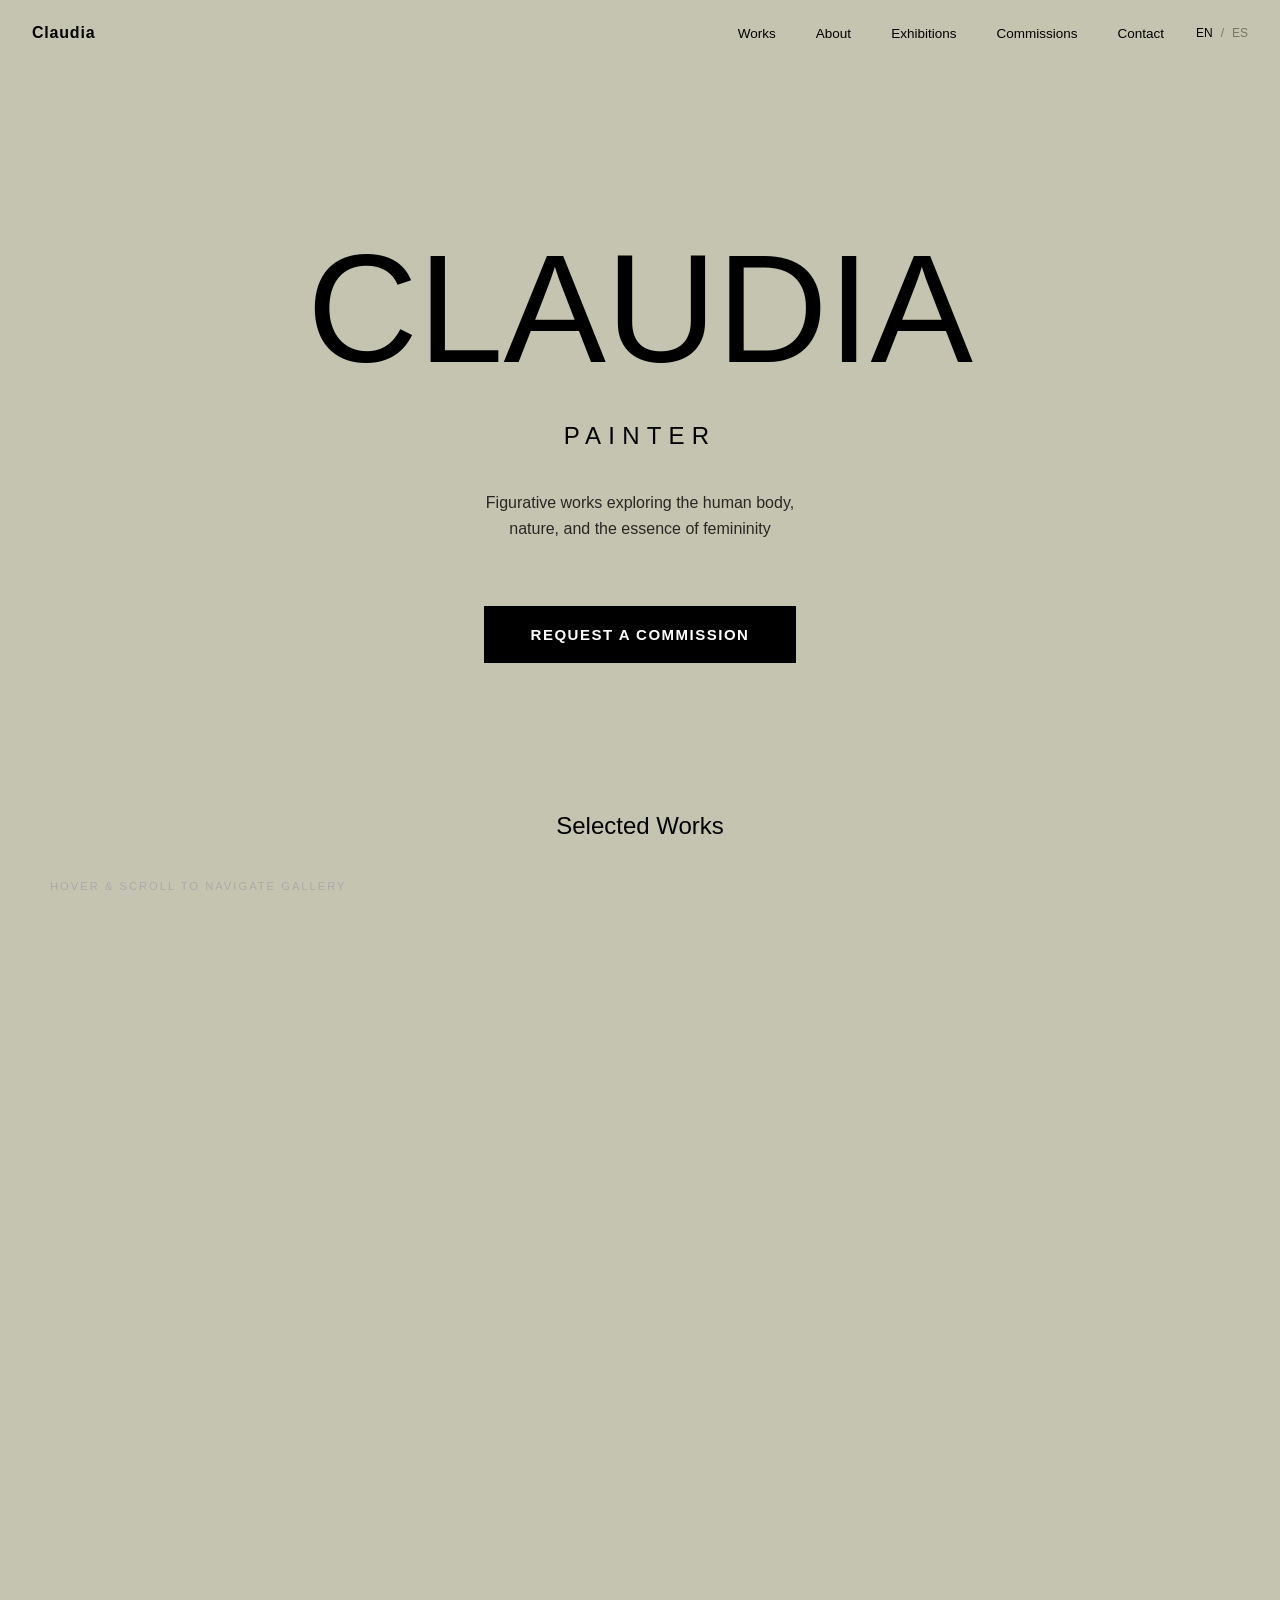
==== commit 64294b3f: "Fix corrupted CSS and finalize scroll-to-top button and contact overlay" ====
--- a/index.html
+++ b/index.html
@@ -12,7 +12,7 @@
     <link rel="preconnect" href="https://fonts.googleapis.com">
     <link rel="preconnect" href="https://fonts.gstatic.com" crossorigin>
     <link href="https://fonts.googleapis.com/css2?family=Playfair+Display:ital,wght@0,400;0,600;1,400&display=swap" rel="stylesheet">
-    <link rel="stylesheet" href="styles.css?v=333" />
+    <link rel="stylesheet" href="styles.css?v=FINAL" />
   </head>
   <body>
     <nav>
@@ -317,7 +317,7 @@
     <script src="https://cdnjs.cloudflare.com/ajax/libs/three.js/r128/three.min.js"></script>
     <script src="https://cdnjs.cloudflare.com/ajax/libs/gsap/3.12.5/gsap.min.js"></script>
     <script src="https://cdnjs.cloudflare.com/ajax/libs/gsap/3.12.5/ScrollTrigger.min.js"></script>
-    <script src="./gallery-3d.js?v=333"></script>
-    <script src="./script.js?v=333"></script>
+    <script src="./gallery-3d.js?v=FINAL"></script>
+    <script src="./script.js?v=FINAL"></script>
   </body>
 </html>
--- a/styles.css
+++ b/styles.css
@@ -185,8 +185,6 @@
   stroke: #ffffff;
   fill: none;
 }
-  transform: rotate(-90deg);
-}
 
 nav .nav-items {
   display: flex;
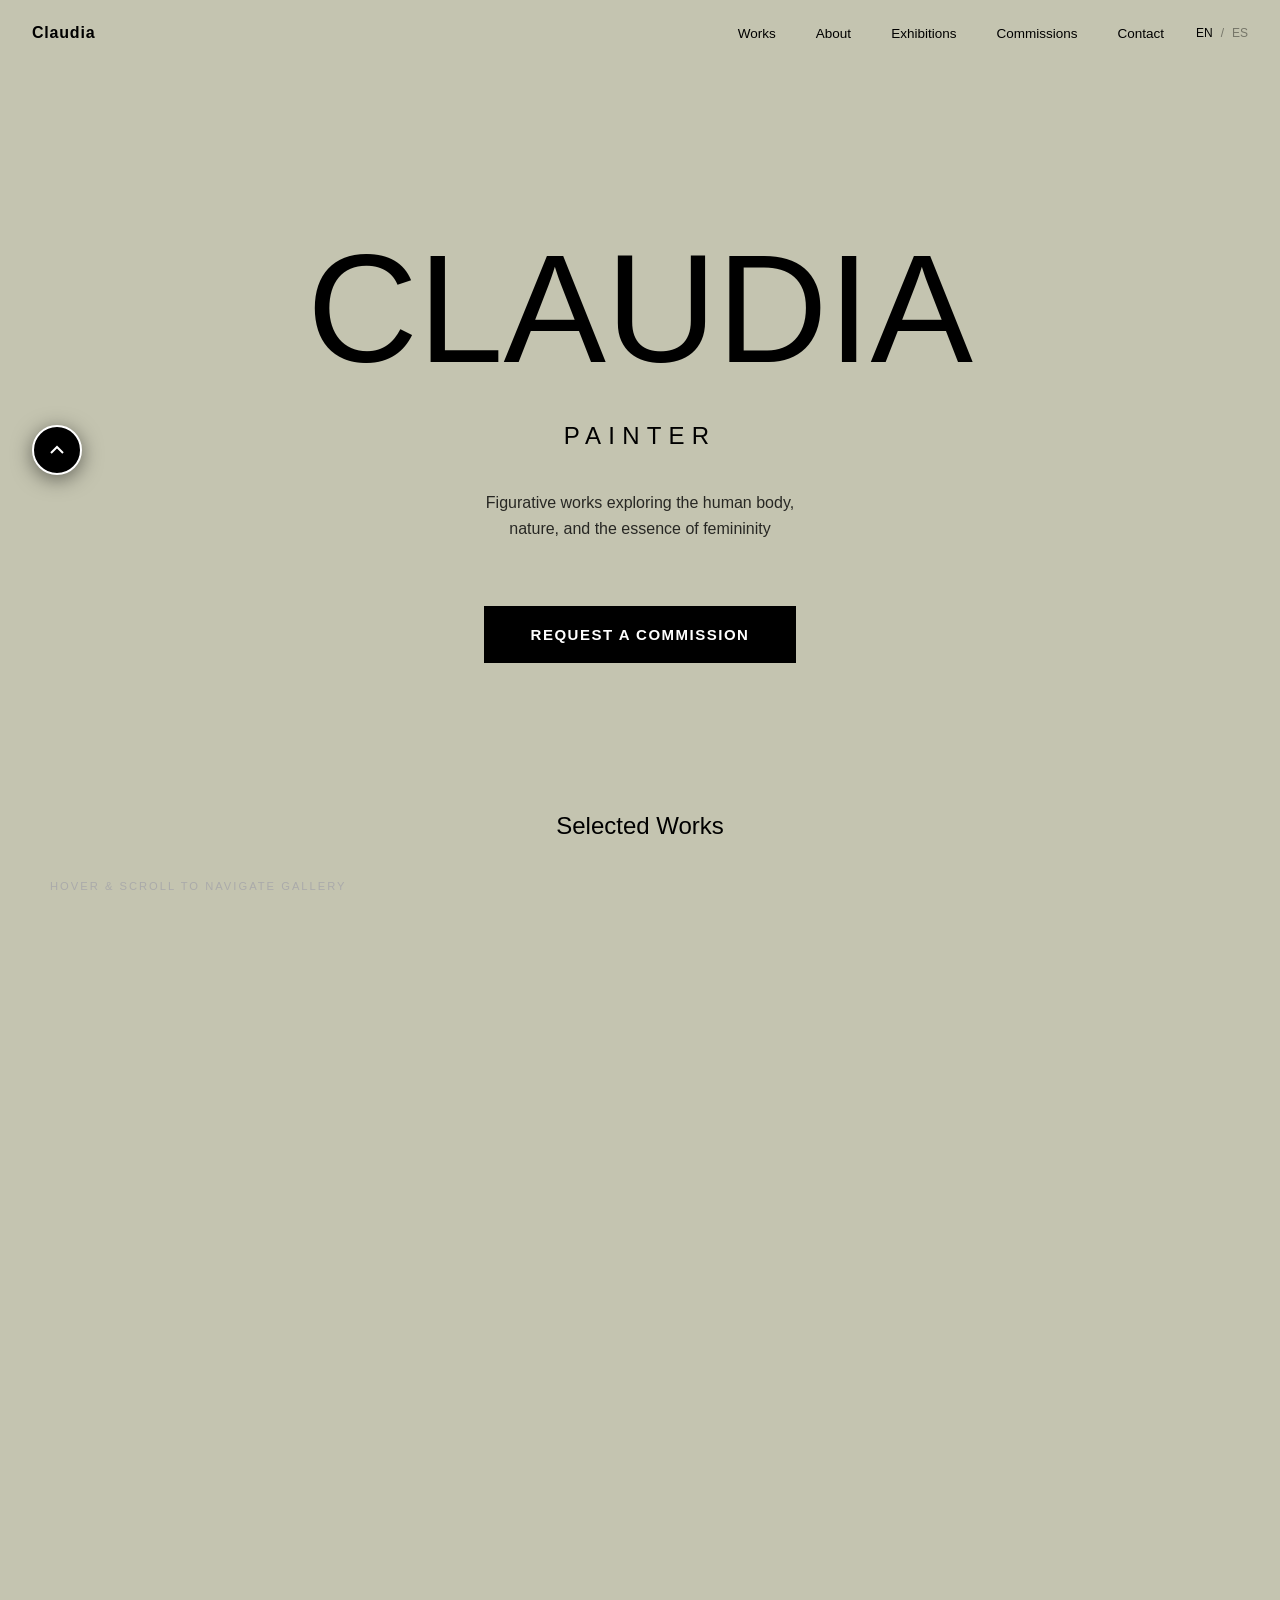
==== commit 3bfc3a92: "Add mobile responsive support and fix contact overlay functionality" ====
--- a/index.html
+++ b/index.html
@@ -12,7 +12,7 @@
     <link rel="preconnect" href="https://fonts.googleapis.com">
     <link rel="preconnect" href="https://fonts.gstatic.com" crossorigin>
     <link href="https://fonts.googleapis.com/css2?family=Playfair+Display:ital,wght@0,400;0,600;1,400&display=swap" rel="stylesheet">
-    <link rel="stylesheet" href="styles.css?v=FINAL" />
+    <link rel="stylesheet" href="styles.css?v=123456" />
   </head>
   <body>
     <nav>
@@ -24,7 +24,7 @@
         <a href="#about" data-en="About" data-es="Acerca">About</a>
         <a href="#exhibitions" data-en="Exhibitions" data-es="Exposiciones">Exhibitions</a>
         <a href="#commissions" data-en="Commissions" data-es="Encargos">Commissions</a>
-        <a href="#contact" data-en="Contact" data-es="Contacto">Contact</a>
+        <a href="#contact" data-en="Contact" data-es="Contacto" onclick="event.preventDefault(); var el = document.getElementById('contact'); el.classList.add('active'); el.style.transform = 'none'; el.style.opacity = '1'; document.body.style.overflow='hidden'; console.log('Contact clicked inline');">Contact</a>
       </div>
       <div class="lang-switcher">
         <button class="lang-btn active" data-lang="en">EN</button>
@@ -246,7 +246,7 @@
       </section>
 
       <!-- Contact Section -->
-      <section id="contact" class="contact-section">
+      <section id="contact" class="contact-section" style="z-index: 999999 !important; position: fixed !important; top: 0 !important; left: 0 !important; width: 100% !important; height: 100vh !important;">
         <button class="overlay-close" aria-label="Close"></button>
         <h2 class="section-title">
           <span class="title-wrapper" data-en="Contact" data-es="Contacto">Contact</span>
@@ -317,7 +317,7 @@
     <script src="https://cdnjs.cloudflare.com/ajax/libs/three.js/r128/three.min.js"></script>
     <script src="https://cdnjs.cloudflare.com/ajax/libs/gsap/3.12.5/gsap.min.js"></script>
     <script src="https://cdnjs.cloudflare.com/ajax/libs/gsap/3.12.5/ScrollTrigger.min.js"></script>
-    <script src="./gallery-3d.js?v=FINAL"></script>
-    <script src="./script.js?v=FINAL"></script>
+    <script src="./gallery-3d.js"></script>
+    <script src="./script.js"></script>
   </body>
 </html>
--- a/styles.css
+++ b/styles.css
@@ -44,13 +44,15 @@
 .exhibitions-section.active,
 .commissions-section.active,
 .contact-section.active {
-  z-index: 5000;
-  opacity: 1;
-  visibility: visible;
-  pointer-events: auto;
-  transition: opacity 0.5s ease, visibility 0s, z-index 0s;
-}
-  transition: opacity 0.5s ease, visibility 0s, z-index 0s;
+  z-index: 5000 !important;
+  opacity: 1 !important;
+  visibility: visible !important;
+  pointer-events: auto !important;
+  transition: opacity 0.5s ease, visibility 0s, z-index 0s !important;
+  transform: none !important;
+  translate: none !important;
+  rotate: none !important;
+  scale: none !important;
 }
 
 /* Close button for overlays */
@@ -157,15 +159,15 @@
   border: 2px solid #ffffff;
   border-radius: 50%;
   cursor: pointer;
-  z-index: 9999;
+  z-index: 1000;
   display: flex;
   align-items: center;
   justify-content: center;
   transition: all 0.3s ease;
-  opacity: 0;
-  visibility: hidden;
+  opacity: 1;
+  visibility: visible;
   box-shadow: 0 4px 20px rgba(0, 0, 0, 0.5);
-  pointer-events: none;
+  pointer-events: auto;
 }
 
 .scroll-to-top.visible {
@@ -1006,6 +1008,8 @@
   transition: all 0.4s ease;
   position: relative;
   overflow: hidden;
+  align-items: flex-start;
+  text-align: left;
 }
 
 .contact-item::before {
@@ -1044,6 +1048,9 @@
   transition: all 0.3s ease;
   color: #000;
   position: relative;
+  display: inline-block;
+  word-break: break-all;
+  line-height: 1.4;
 }
 
 .contact-link:hover {
@@ -1631,4 +1638,36 @@
     font-size: 0.95rem;
     text-align: left;
   }
-}
+
+  /* Mobile: Touch instructions for carousel */
+  .canvas-container::after {
+    content: 'Swipe left/right to navigate';
+    bottom: 80px;
+    font-size: 0.7rem;
+    opacity: 0.5;
+  }
+
+  /* Mobile: Scroll button positioning */
+  .scroll-to-top {
+    left: 1rem;
+    width: 45px;
+    height: 45px;
+  }
+
+  /* Mobile: Contact section */
+  .contact-methods {
+    grid-template-columns: 1fr;
+    gap: 1.5rem;
+  }
+
+  .contact-intro {
+    font-size: 1.1rem;
+    line-height: 1.7;
+    margin-bottom: 3rem;
+  }
+
+  .contact-link {
+    font-size: 1.2rem;
+    word-break: break-word;
+  }
+}
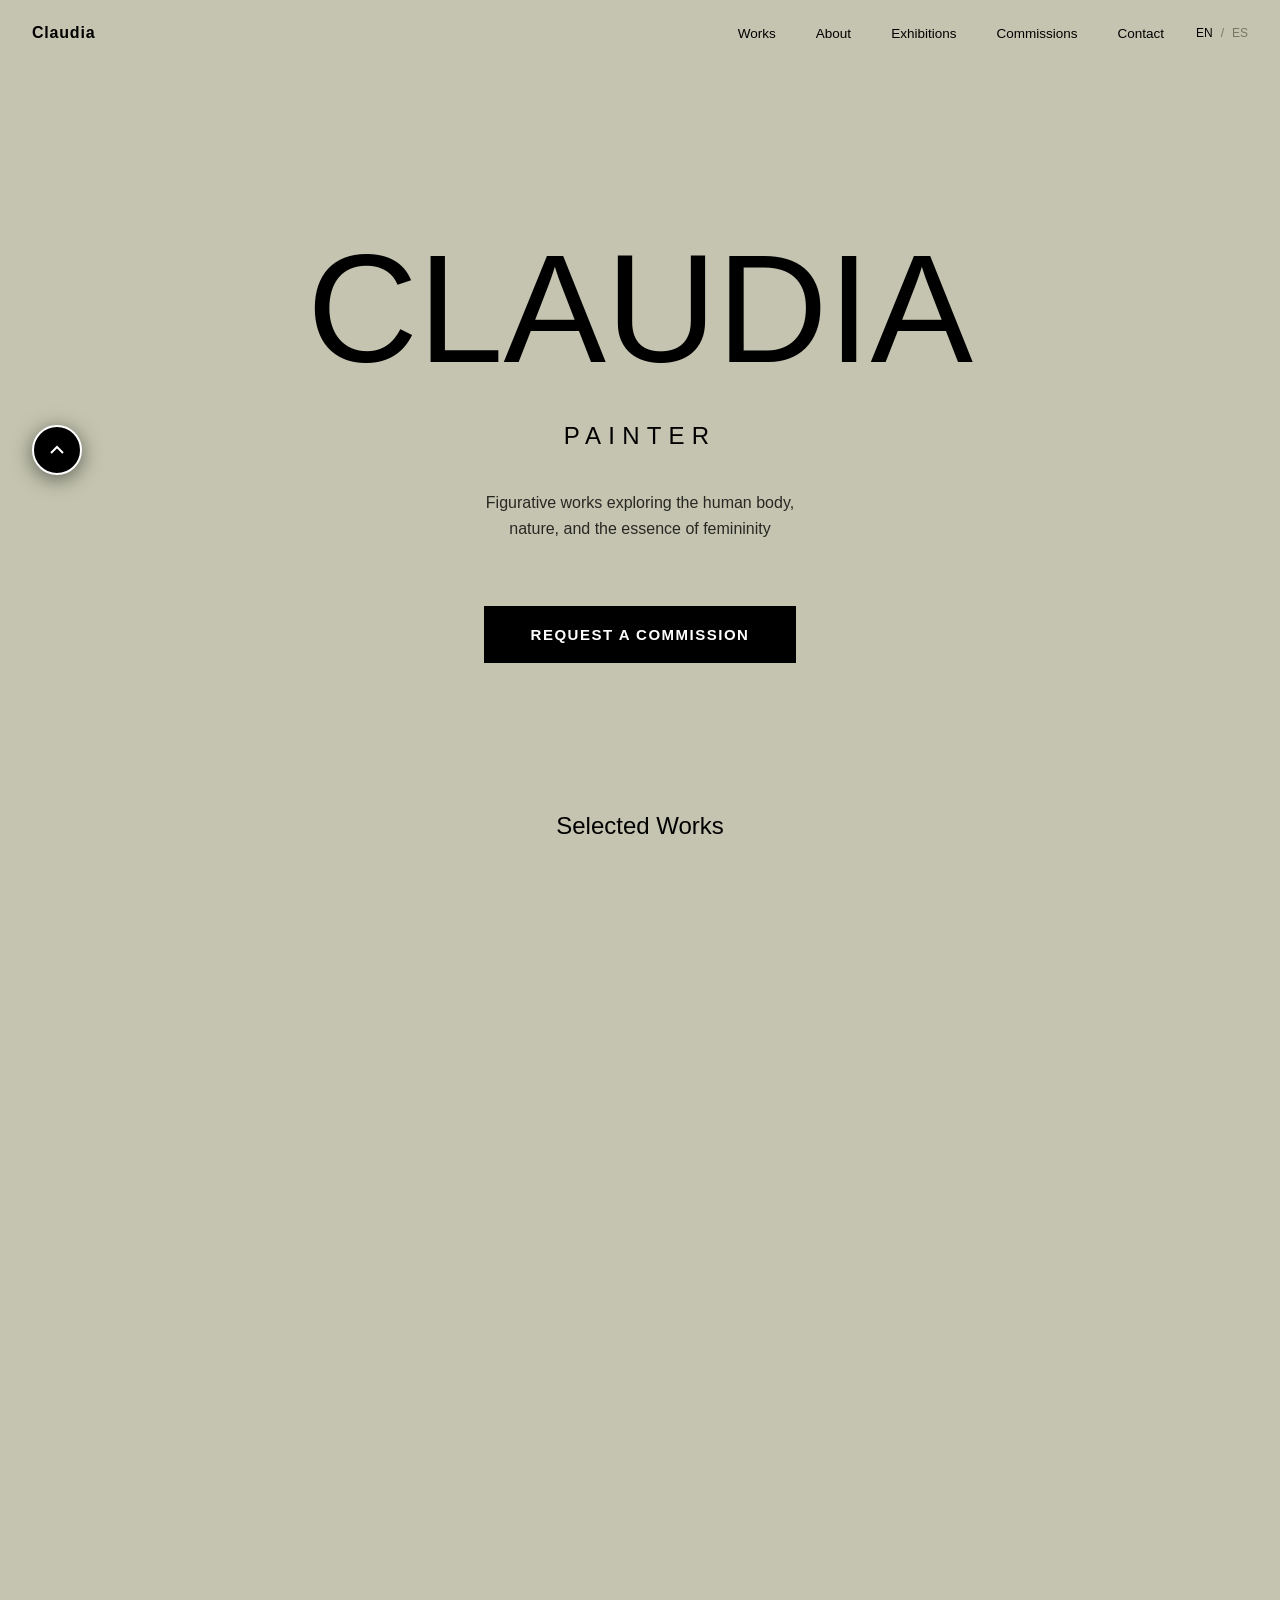
==== commit a546f4d3: "Add mobile-friendly exhibition layout with inline previews" ====
--- a/index.html
+++ b/index.html
@@ -185,16 +185,34 @@
                 <p class="exhibition-name" data-en="Essence & Form" data-es="Esencia y Forma">Essence & Form</p>
                 <p class="exhibition-location" data-en="Galería Arte Contemporáneo, Madrid" data-es="Galería Arte Contemporáneo, Madrid">Galería Arte Contemporáneo, Madrid</p>
                 <p class="exhibition-year">2024</p>
+                <div class="exhibition-mobile-preview">
+                  <div class="exhibition-preview-info">
+                    <h3 data-en="Essence & Form" data-es="Esencia y Forma">Essence & Form</h3>
+                    <p data-en="A solo exhibition exploring the relationship between inner essence and outer form through 18 figurative works. The show examined how we present ourselves to the world." data-es="Una exposición individual explorando la relación entre la esencia interior y la forma exterior a través de 18 obras figurativas. La muestra examinó cómo nos presentamos al mundo.">A solo exhibition exploring the relationship between inner essence and outer form through 18 figurative works. The show examined how we present ourselves to the world.</p>
+                  </div>
+                </div>
               </div>
               <div class="exhibition-item" data-exhibition="1">
                 <p class="exhibition-name" data-en="Feminine Landscapes" data-es="Paisajes Femeninos">Feminine Landscapes</p>
                 <p class="exhibition-location" data-en="Espacio Cultural, Barcelona" data-es="Espacio Cultural, Barcelona">Espacio Cultural, Barcelona</p>
                 <p class="exhibition-year">2023</p>
+                <div class="exhibition-mobile-preview">
+                  <div class="exhibition-preview-info">
+                    <h3 data-en="Feminine Landscapes" data-es="Paisajes Femeninos">Feminine Landscapes</h3>
+                    <p data-en="A thematic exhibition connecting the female form with natural landscapes. 12 oil paintings created over 18 months, exploring themes of growth, change, and resilience." data-es="Una exposición temática conectando la forma femenina con paisajes naturales. 12 pinturas al óleo creadas durante 18 meses, explorando temas de crecimiento, cambio y resiliencia.">A thematic exhibition connecting the female form with natural landscapes. 12 oil paintings created over 18 months, exploring themes of growth, change, and resilience.</p>
+                  </div>
+                </div>
               </div>
               <div class="exhibition-item" data-exhibition="2">
                 <p class="exhibition-name" data-en="Collective: New Voices" data-es="Colectiva: Nuevas Voces">Collective: New Voices</p>
                 <p class="exhibition-location" data-en="Fundación Arte Vivo, Sevilla" data-es="Fundación Arte Vivo, Sevilla">Fundación Arte Vivo, Sevilla</p>
                 <p class="exhibition-year">2023</p>
+                <div class="exhibition-mobile-preview">
+                  <div class="exhibition-preview-info">
+                    <h3 data-en="New Voices" data-es="Nuevas Voces">New Voices</h3>
+                    <p data-en="A collective exhibition showcasing emerging talent in contemporary art. Claudia presented 6 pieces exploring themes of connection, solitude, and feminine identity." data-es="Una exposición colectiva mostrando talento emergente en arte contemporáneo. Claudia presentó 6 piezas explorando temas de conexión, soledad e identidad femenina.">A collective exhibition showcasing emerging talent in contemporary art. Claudia presented 6 pieces exploring themes of connection, solitude, and feminine identity.</p>
+                  </div>
+                </div>
               </div>
             </div>
           </div>
--- a/styles.css
+++ b/styles.css
@@ -389,6 +389,7 @@
   height: 100%;
   z-index: 1;
   cursor: default;
+  opacity: 1;
   transition: opacity 0.3s ease;
 }
 
@@ -555,7 +556,7 @@
 
 .scroll-hint {
   position: absolute;
-  top: 100px;
+  top: 120px;
   left: 50px;
   font-size: 0.7rem;
   text-transform: uppercase;
@@ -1065,12 +1066,14 @@
   width: 100%;
   height: 100%;
   background: rgba(196, 196, 176, 0.98);
-  z-index: 2000;
+  backdrop-filter: blur(20px);
+  z-index: 9000;
   display: none;
   align-items: center;
   justify-content: center;
   opacity: 0;
   transition: opacity 0.3s ease;
+  cursor: pointer;
 }
 
 .lightbox.active {
@@ -1082,19 +1085,29 @@
   position: absolute;
   top: 2rem;
   right: 2rem;
-  background: none;
+  background: rgba(0, 0, 0, 0.6);
   border: none;
-  font-size: 3rem;
+  width: 50px;
+  height: 50px;
+  border-radius: 50%;
+  font-size: 2rem;
   font-weight: 300;
-  color: #000;
+  color: #fff;
   cursor: pointer;
-  opacity: 0.6;
-  transition: opacity 0.3s ease;
-  z-index: 2001;
+  opacity: 0.8;
+  transition: all 0.3s ease;
+  z-index: 9001;
+  display: flex;
+  align-items: center;
+  justify-content: center;
+  line-height: 1;
+  padding: 0;
 }
 
 .lightbox-close:hover {
   opacity: 1;
+  background: rgba(0, 0, 0, 0.9);
+  transform: rotate(90deg);
 }
 
 .lightbox-content {
@@ -1104,28 +1117,36 @@
   flex-direction: column;
   align-items: center;
   gap: 2rem;
+  cursor: default;
 }
 
 #lightbox-img {
-  max-width: 100%;
-  max-height: 70vh;
+  max-width: 90vw;
+  max-height: 75vh;
   object-fit: contain;
+  box-shadow: 0 10px 50px rgba(0, 0, 0, 0.3);
+  border: 1px solid rgba(0, 0, 0, 0.1);
 }
 
 .lightbox-info {
   text-align: center;
+  max-width: 600px;
 }
 
 .lightbox-title {
-  font-size: 1.5rem;
-  font-weight: 500;
+  font-family: 'Playfair Display', Georgia, serif;
+  font-size: 2rem;
+  font-weight: 400;
+  font-style: italic;
   margin-bottom: 0.5rem;
+  color: #0d0d0d;
 }
 
 .lightbox-details {
-  font-size: 1rem;
+  font-size: 0.9rem;
   font-weight: 300;
   opacity: 0.7;
+  letter-spacing: 0.5px;
 }
 
 @media (max-width: 900px) {
@@ -1569,12 +1590,35 @@
 }
 
 @media (max-width: 600px) {
+  nav {
+    padding: 0.8em 1em;
+    flex-wrap: wrap;
+  }
+
+  nav .logo a {
+    font-size: 13px;
+  }
+
   nav .nav-items {
-    display: none;
+    display: flex;
+    gap: 1em;
+    font-size: 9px;
+    flex-wrap: wrap;
+  }
+
+  nav .nav-items a {
+    font-size: 9px;
+    padding: 0.3em 0;
   }
   
   .lang-switcher {
     margin-left: auto;
+    gap: 0.2em;
+  }
+
+  .lang-btn {
+    font-size: 9px;
+    padding: 0.3em 0.5em;
   }
   
   .hero-title .letter {
@@ -1599,31 +1643,121 @@
     font-size: 0.95rem;
   }
   
+  /* Mobile: Exhibitions vertical layout */
+  .exhibitions-wrapper {
+    grid-template-columns: 1fr;
+    height: auto;
+    min-height: 100vh;
+  }
+  
+  .exhibitions-list-container {
+    padding: 2rem 1.5rem;
+    background: rgba(255, 255, 255, 0.5);
+    overflow-y: visible;
+  }
+  
+  .exhibitions-list-container h2 {
+    font-size: 2rem;
+    margin-bottom: 1.5rem;
+  }
+  
   .exhibition-item {
     padding: 1rem;
+    margin-bottom: 0.5rem;
+  }
+  
+  /* Mobile: Hide desktop preview panel */
+  .exhibition-preview {
+    display: none;
+  }
+  
+  /* Mobile: Add preview container inside each item */
+  .exhibition-item .exhibition-mobile-preview {
+    display: none;
+    margin-top: 1rem;
+    padding-top: 1rem;
+    border-top: 1px solid rgba(0, 0, 0, 0.1);
+  }
+  
+  .exhibition-item.active .exhibition-mobile-preview {
+    display: block;
+  }
+  
+  .exhibition-mobile-preview .exhibition-preview-info {
+    background: rgba(255, 255, 255, 0.6);
+    padding: 1rem;
+    border-radius: 8px;
+  }
+  
+  .exhibition-mobile-preview .exhibition-preview-info h3 {
+    font-size: 1.3rem;
+    margin-bottom: 0.5rem;
+    font-family: 'Playfair Display', Georgia, serif;
+    font-style: italic;
+  }
+  
+  .exhibition-mobile-preview .exhibition-preview-info p {
+    font-size: 0.9rem;
+    line-height: 1.6;
+    opacity: 0.8;
   }
   
   .slide-content {
+    bottom: 5%;
     left: 3%;
     right: 3%;
+    top: auto;
+    transform: none;
+    width: auto;
+    max-width: none;
+    background: rgba(196, 196, 176, 0.98);
+    padding: 1.2rem;
+    border-radius: 8px;
+    backdrop-filter: blur(10px);
+    box-shadow: 0 4px 20px rgba(0, 0, 0, 0.15);
+    position: fixed;
+    z-index: 100;
+  }
+
+  .slide-content.active {
+    opacity: 1 !important;
   }
   
   .slide-title {
-    font-size: 2rem;
+    font-size: 1.8rem;
+    margin-bottom: 1rem;
   }
   
   .slide-description {
-    font-size: 0.9rem;
+    font-size: 0.85rem;
     text-align: left;
+    line-height: 1.6;
+    margin-bottom: 1.2rem;
+  }
+
+  .catalogue-number {
+    font-size: 0.6rem;
+    margin-bottom: 1rem;
   }
   
   .meta-grid {
     grid-template-columns: 60px 1fr;
+    row-gap: 0.6rem;
+    padding-top: 1rem;
+    margin-bottom: 1.2rem;
+  }
+
+  .meta-label {
+    font-size: 0.6rem;
+  }
+
+  .meta-value {
+    font-size: 0.95rem;
   }
   
   .view-detail-btn {
-    font-size: 12px;
-    padding: 0.8em 2em;
+    font-size: 11px;
+    padding: 0.8em 1.8em;
   }
   
   .artwork-detail-title {
@@ -1639,12 +1773,14 @@
     text-align: left;
   }
 
-  /* Mobile: Touch instructions for carousel */
+  /* Mobile: Touch instructions for carousel - hidden (scroll-hint already shows instructions) */
   .canvas-container::after {
-    content: 'Swipe left/right to navigate';
-    bottom: 80px;
-    font-size: 0.7rem;
-    opacity: 0.5;
+    display: none;
+  }
+
+  /* Mobile: Hide next section button on small screens */
+  .next-section-btn {
+    display: none;
   }
 
   /* Mobile: Scroll button positioning */
